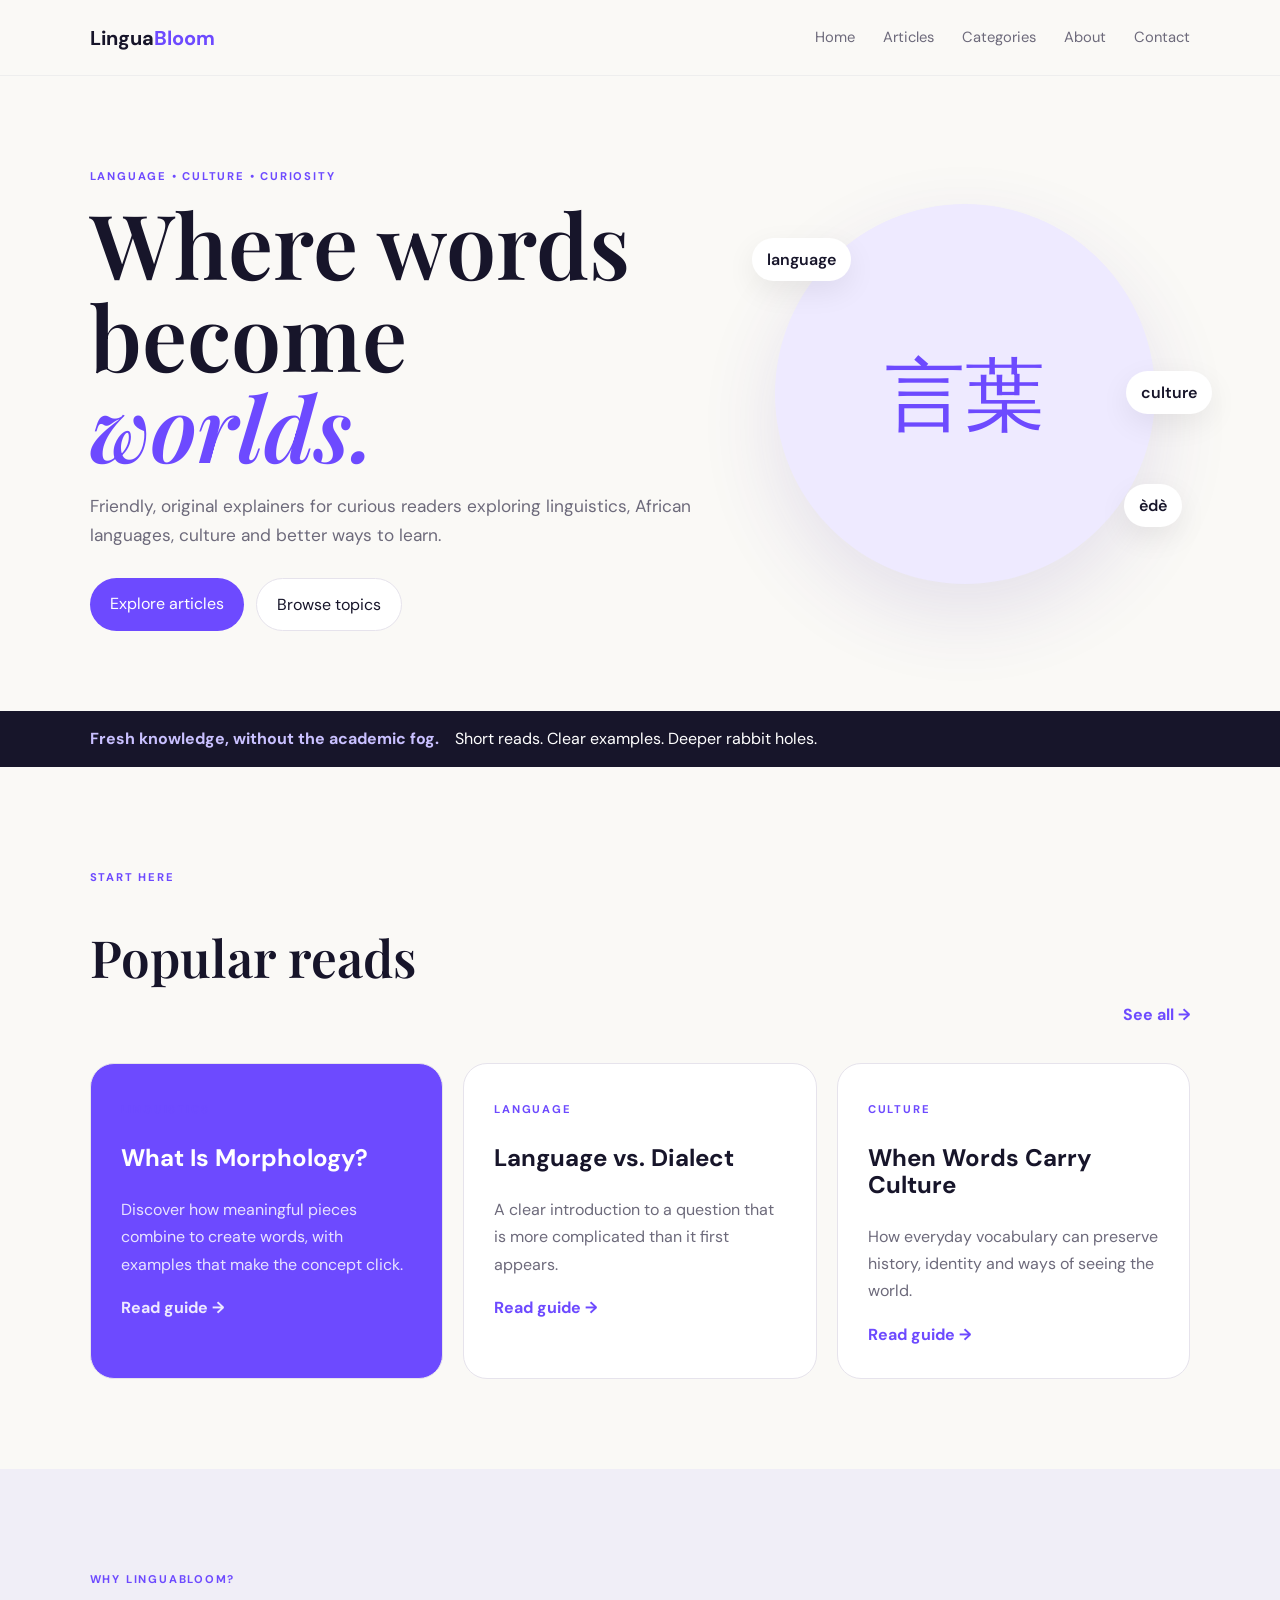
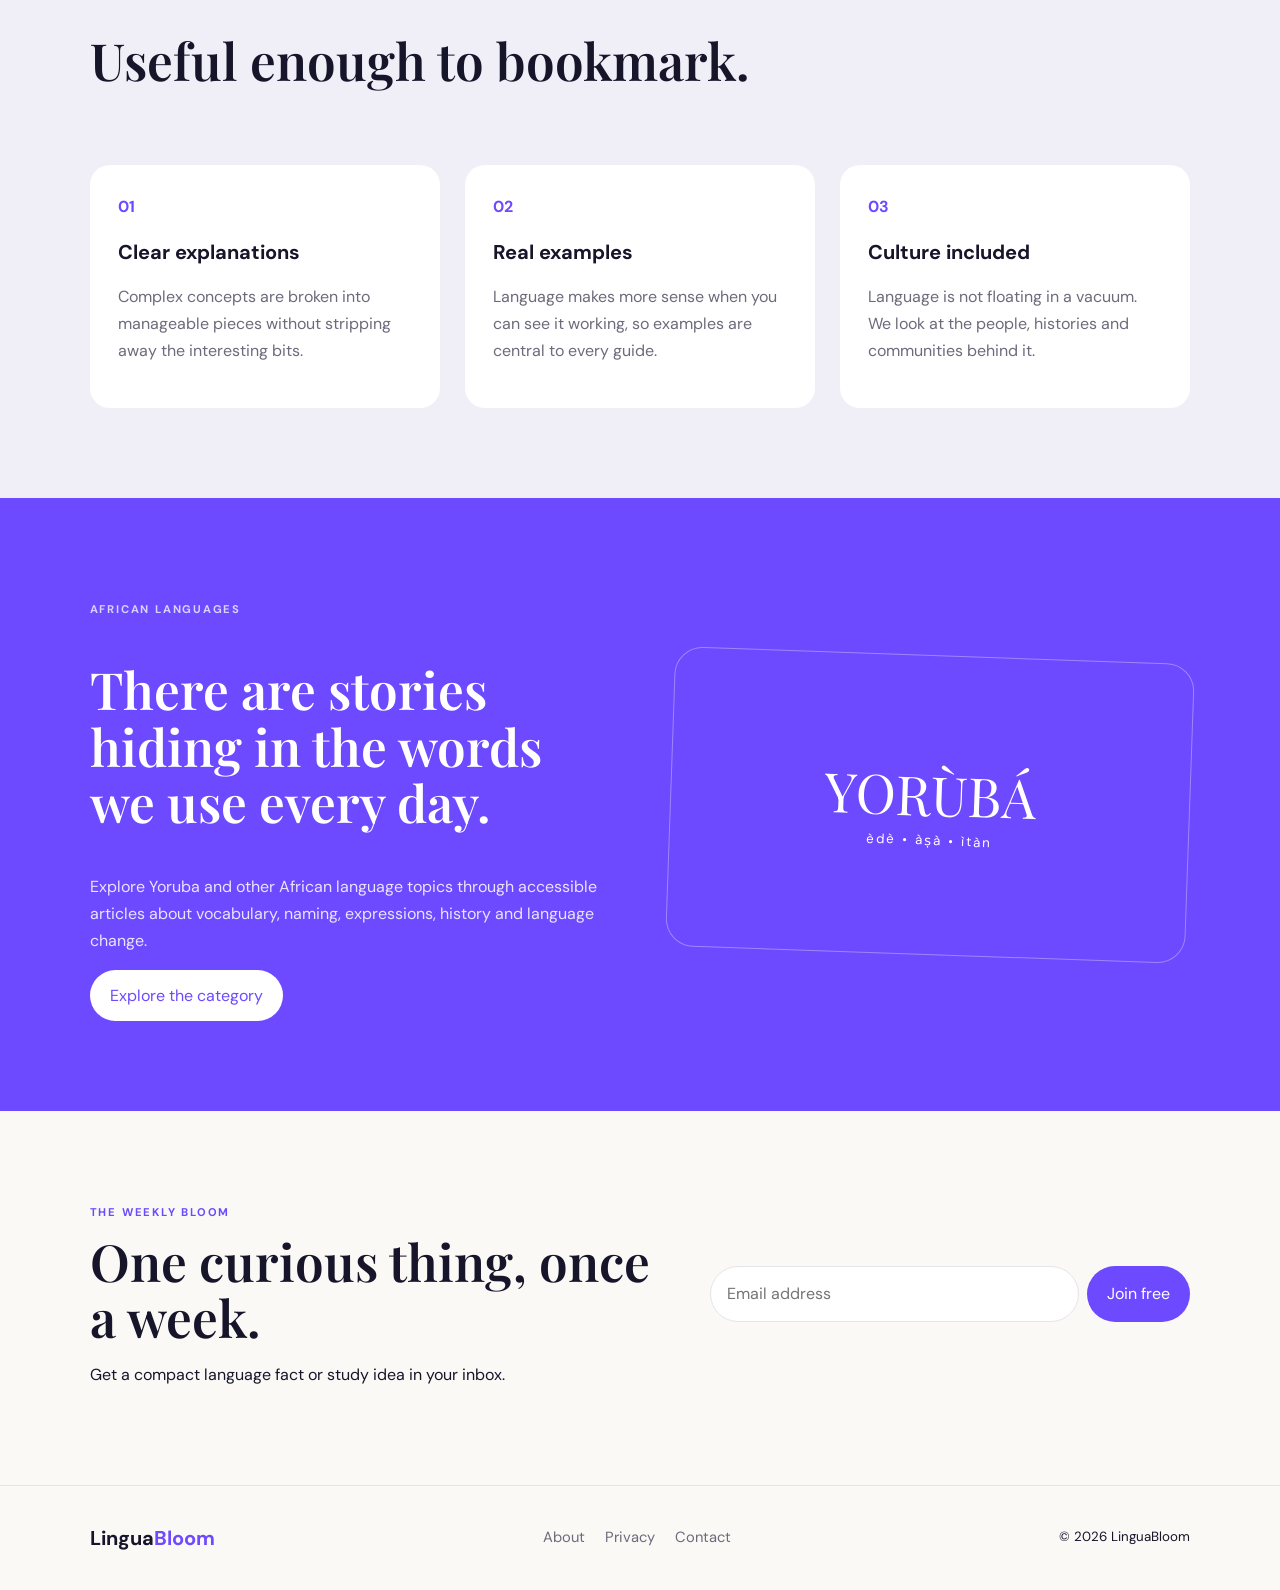
==== index.html @ af58edd4 "Add files via upload" ====
<!doctype html>
<html lang="en">
<head>
<meta charset="utf-8"><meta name="viewport" content="width=device-width,initial-scale=1">
<title>LinguaBloom | Language, Culture & Ideas</title>
<meta name="description" content="LinguaBloom explores linguistics, African languages, culture, language learning and student-friendly study guides.">
<link rel="canonical" href="https://example.com/">
<meta property="og:title" content="LinguaBloom | Language, Culture & Ideas"><meta property="og:description" content="Approachable guides about language, linguistics, culture and learning.">
<link rel="stylesheet" href="style.css">
</head>
<body>
<header><a class="logo" href="index.html">Lingua<span>Bloom</span></a><button class="hamb" aria-label="Menu">☰</button>
<nav><a href="index.html">Home</a><a href="articles.html">Articles</a><a href="categories.html">Categories</a><a href="about.html">About</a><a href="contact.html">Contact</a></nav></header>
<main>
<section class="hero"><div><p class="eyebrow">LANGUAGE • CULTURE • CURIOSITY</p><h1>Where words become <em>worlds.</em></h1><p class="lead">Friendly, original explainers for curious readers exploring linguistics, African languages, culture and better ways to learn.</p><div class="actions"><a class="btn primary" href="articles.html">Explore articles</a><a class="btn ghost" href="categories.html">Browse topics</a></div></div><div class="orb"><b>言葉</b><span class="pill p1">language</span><span class="pill p2">èdè</span><span class="pill p3">culture</span></div></section>
<section class="band"><b>Fresh knowledge, without the academic fog.</b> Short reads. Clear examples. Deeper rabbit holes.</section>
<section class="section"><div class="section-title"><div><p class="eyebrow">START HERE</p><h2>Popular reads</h2></div><a href="articles.html">See all →</a></div>
<div class="cards">
<article class="card feature"><span class="tag">LINGUISTICS</span><h3>What Is Morphology?</h3><p>Discover how meaningful pieces combine to create words, with examples that make the concept click.</p><a href="articles/morphology.html">Read guide →</a></article>
<article class="card"><span class="tag">LANGUAGE</span><h3>Language vs. Dialect</h3><p>A clear introduction to a question that is more complicated than it first appears.</p><a href="articles/language-vs-dialect.html">Read guide →</a></article>
<article class="card"><span class="tag">CULTURE</span><h3>When Words Carry Culture</h3><p>How everyday vocabulary can preserve history, identity and ways of seeing the world.</p><a href="articles/words-and-culture.html">Read guide →</a></article>
</div></section>
<section class="section soft"><div class="section-title"><div><p class="eyebrow">WHY LINGUABLOOM?</p><h2>Useful enough to bookmark.</h2></div></div>
<div class="features"><div><strong>01</strong><h3>Clear explanations</h3><p>Complex concepts are broken into manageable pieces without stripping away the interesting bits.</p></div><div><strong>02</strong><h3>Real examples</h3><p>Language makes more sense when you can see it working, so examples are central to every guide.</p></div><div><strong>03</strong><h3>Culture included</h3><p>Language is not floating in a vacuum. We look at the people, histories and communities behind it.</p></div></div></section>
<section class="culture"><div><p class="eyebrow">AFRICAN LANGUAGES</p><h2>There are stories hiding in the words we use every day.</h2><p>Explore Yoruba and other African language topics through accessible articles about vocabulary, naming, expressions, history and language change.</p><a class="btn light" href="categories.html">Explore the category</a></div><div class="culture-card"><b>YORÙBÁ</b><small>èdè • àṣà • ìtàn</small></div></section>
<section class="newsletter"><div><p class="eyebrow">THE WEEKLY BLOOM</p><h2>One curious thing, once a week.</h2><p>Get a compact language fact or study idea in your inbox.</p></div><form id="signup"><input type="email" placeholder="Email address" required><button class="btn primary">Join free</button><small id="msg"></small></form></section>
</main>
<footer><a class="logo" href="index.html">Lingua<span>Bloom</span></a><div><a href="about.html">About</a><a href="privacy.html">Privacy</a><a href="contact.html">Contact</a></div><small>© 2026 LinguaBloom</small></footer>
<script src="script.js"></script></body></html>
---- style.css ----
@import url('https://fonts.googleapis.com/css2?family=DM+Sans:wght@400;500;600;700&family=Playfair+Display:ital,wght@0,600;0,700;1,600&display=swap');
:root{--ink:#17152a;--muted:#6d6a7b;--purple:#6d4aff;--lav:#eeeaff;--cream:#faf9f6;--white:#fff;--line:#e6e3ec}
*{box-sizing:border-box}html{scroll-behavior:smooth}body{margin:0;background:var(--cream);color:var(--ink);font:16px/1.7 "DM Sans",sans-serif}header{height:76px;padding:0 7%;display:flex;align-items:center;justify-content:space-between;position:sticky;top:0;z-index:9;background:rgba(250,249,246,.93);backdrop-filter:blur(15px);border-bottom:1px solid #eee}.logo{font-weight:700;font-size:1.25rem;text-decoration:none;color:var(--ink)}.logo span{color:var(--purple)}nav{display:flex;gap:28px}nav a,footer a{color:var(--muted);text-decoration:none;font-size:.92rem}nav a:hover,footer a:hover{color:var(--purple)}.hamb{display:none;border:0;background:none;font-size:1.5rem}.hero{min-height:610px;padding:80px 7%;display:grid;grid-template-columns:1.15fr .85fr;align-items:center;gap:40px}.eyebrow,.tag{letter-spacing:.16em;font-size:.7rem;font-weight:700;color:var(--purple)}h1,h2,h3{line-height:1.12}h1{font:600 clamp(3.3rem,7vw,6.5rem)/1.02 "Playfair Display",serif;margin:10px 0 20px}h1 em{color:var(--purple)}h2{font:600 clamp(2.1rem,4vw,3.5rem)/1.1 "Playfair Display",serif}.lead,.intro{color:var(--muted);font-size:1.08rem;max-width:700px}.actions{display:flex;gap:12px;margin-top:28px}.btn{display:inline-block;border:0;border-radius:999px;padding:12px 20px;font-weight:700;text-decoration:none;cursor:pointer;font:inherit}.primary{background:var(--purple);color:white}.ghost{background:white;color:var(--ink);border:1px solid var(--line)}.light{background:white;color:var(--purple)}.orb{width:380px;height:380px;max-width:80vw;border-radius:50%;background:var(--lav);display:grid;place-items:center;margin:auto;position:relative;box-shadow:0 30px 80px rgba(75,52,160,.12)}.orb b{font:5rem "Playfair Display",serif;color:var(--purple)}.pill{position:absolute;background:white;border-radius:30px;padding:8px 15px;box-shadow:0 10px 30px #00000012;font-weight:600}.p1{top:9%;left:-6%}.p2{bottom:15%;right:-7%}.p3{top:44%;right:-15%}.band{padding:14px 7%;background:var(--ink);color:white}.band b{color:#c9c0ff;margin-right:12px}.section{padding:90px 7%}.soft{background:#f0eef7}.section-title{display:flex;justify-content:space-between;align-items:end;margin-bottom:35px}.section-title>a{color:var(--purple);font-weight:700;text-decoration:none}.cards{display:grid;grid-template-columns:repeat(3,1fr);gap:20px}.card{background:white;border:1px solid var(--line);border-radius:24px;padding:30px;min-height:290px}.card.feature{background:var(--purple);color:white}.card h3{font-size:1.5rem}.card p{color:var(--muted)}.feature p{color:#e8e3ff}.card a{color:var(--purple);font-weight:700;text-decoration:none}.feature a{color:#eee9ff}.features{display:grid;grid-template-columns:repeat(3,1fr);gap:25px}.features>div{padding:28px;background:white;border-radius:20px}.features strong{color:var(--purple)}.features h3{font-size:1.25rem}.features p{color:var(--muted)}.culture{padding:90px 7%;background:var(--purple);color:white;display:grid;grid-template-columns:1fr 1fr;gap:60px;align-items:center}.culture h2{max-width:700px}.culture p:not(.eyebrow){color:#e9e4ff;max-width:600px}.culture .eyebrow{color:#d9d1ff}.culture-card{height:300px;border:1px solid #ffffff55;border-radius:28px;display:grid;place-content:center;text-align:center;transform:rotate(2deg)}.culture-card b{font:3.4rem "Playfair Display",serif}.culture-card small{letter-spacing:.15em}.newsletter{padding:80px 7%;display:flex;justify-content:space-between;gap:40px;align-items:center}.newsletter h2{margin:8px 0}.newsletter form{display:flex;gap:8px;max-width:480px;width:100%;flex-wrap:wrap}.newsletter input,.contact input,.contact textarea{border:1px solid var(--line);border-radius:16px;padding:13px 16px;background:white;font:inherit;width:100%}.newsletter input{border-radius:999px;flex:1;min-width:200px}.newsletter small{width:100%;color:var(--purple)}footer{padding:35px 7%;border-top:1px solid var(--line);display:flex;justify-content:space-between;align-items:center;gap:20px;flex-wrap:wrap}footer div{display:flex;gap:20px}.page-title{font-size:clamp(3rem,6vw,5rem);max-width:900px}.article,.prose{max-width:850px;margin:auto}.article{padding-top:90px}.article-lead{font-size:1.3rem;color:var(--muted);border-left:4px solid var(--purple);padding-left:22px;margin:25px 0 55px}.article h2,.prose h2{font-size:2rem;margin-top:45px}.article p,.prose p{font-size:1.05rem;color:#454252}.next{margin-top:60px;padding-top:25px;border-top:1px solid var(--line)}.next a{color:var(--purple);font-weight:700}.article-list{display:grid;gap:12px;margin-top:45px}.article-row{background:white;border:1px solid var(--line);border-radius:20px;padding:25px 28px;display:grid;grid-template-columns:130px 1fr 30px;gap:20px;align-items:center;text-decoration:none;color:var(--ink)}.article-row span,.category-grid span{color:var(--purple);font-weight:700;font-size:.72rem;letter-spacing:.12em}.article-row h2{font:600 1.55rem/1.2 "DM Sans",sans-serif;margin:0 0 8px}.article-row p{color:var(--muted);margin:0}.article-row b{color:var(--purple)}.category-grid{display:grid;grid-template-columns:1fr 1fr;gap:18px;margin-top:40px}.category-grid>div{background:white;border:1px solid var(--line);border-radius:24px;padding:30px}.category-grid h2{font-size:2rem;margin:10px 0}.category-grid p{color:var(--muted)}.category-grid a{color:var(--purple);font-weight:700;text-decoration:none}.contact{max-width:850px}.contact form{max-width:650px;display:grid;gap:18px;margin-top:35px}.contact label{font-weight:700}.contact input,.contact textarea{display:block;margin-top:7px}.contact textarea{resize:vertical}.contact small{color:var(--purple)}
@media(max-width:800px){nav{display:none}.hamb{display:block}.hero{grid-template-columns:1fr;padding-top:55px}.orb{width:290px;height:290px}.orb b{font-size:4rem}.cards,.features,.culture,.category-grid{grid-template-columns:1fr}.section-title,.newsletter{display:block}.newsletter form{margin-top:25px}.article-row{grid-template-columns:1fr}.article-row>b{display:none}.section,.culture{padding:65px 6%}header{padding:0 6%}}
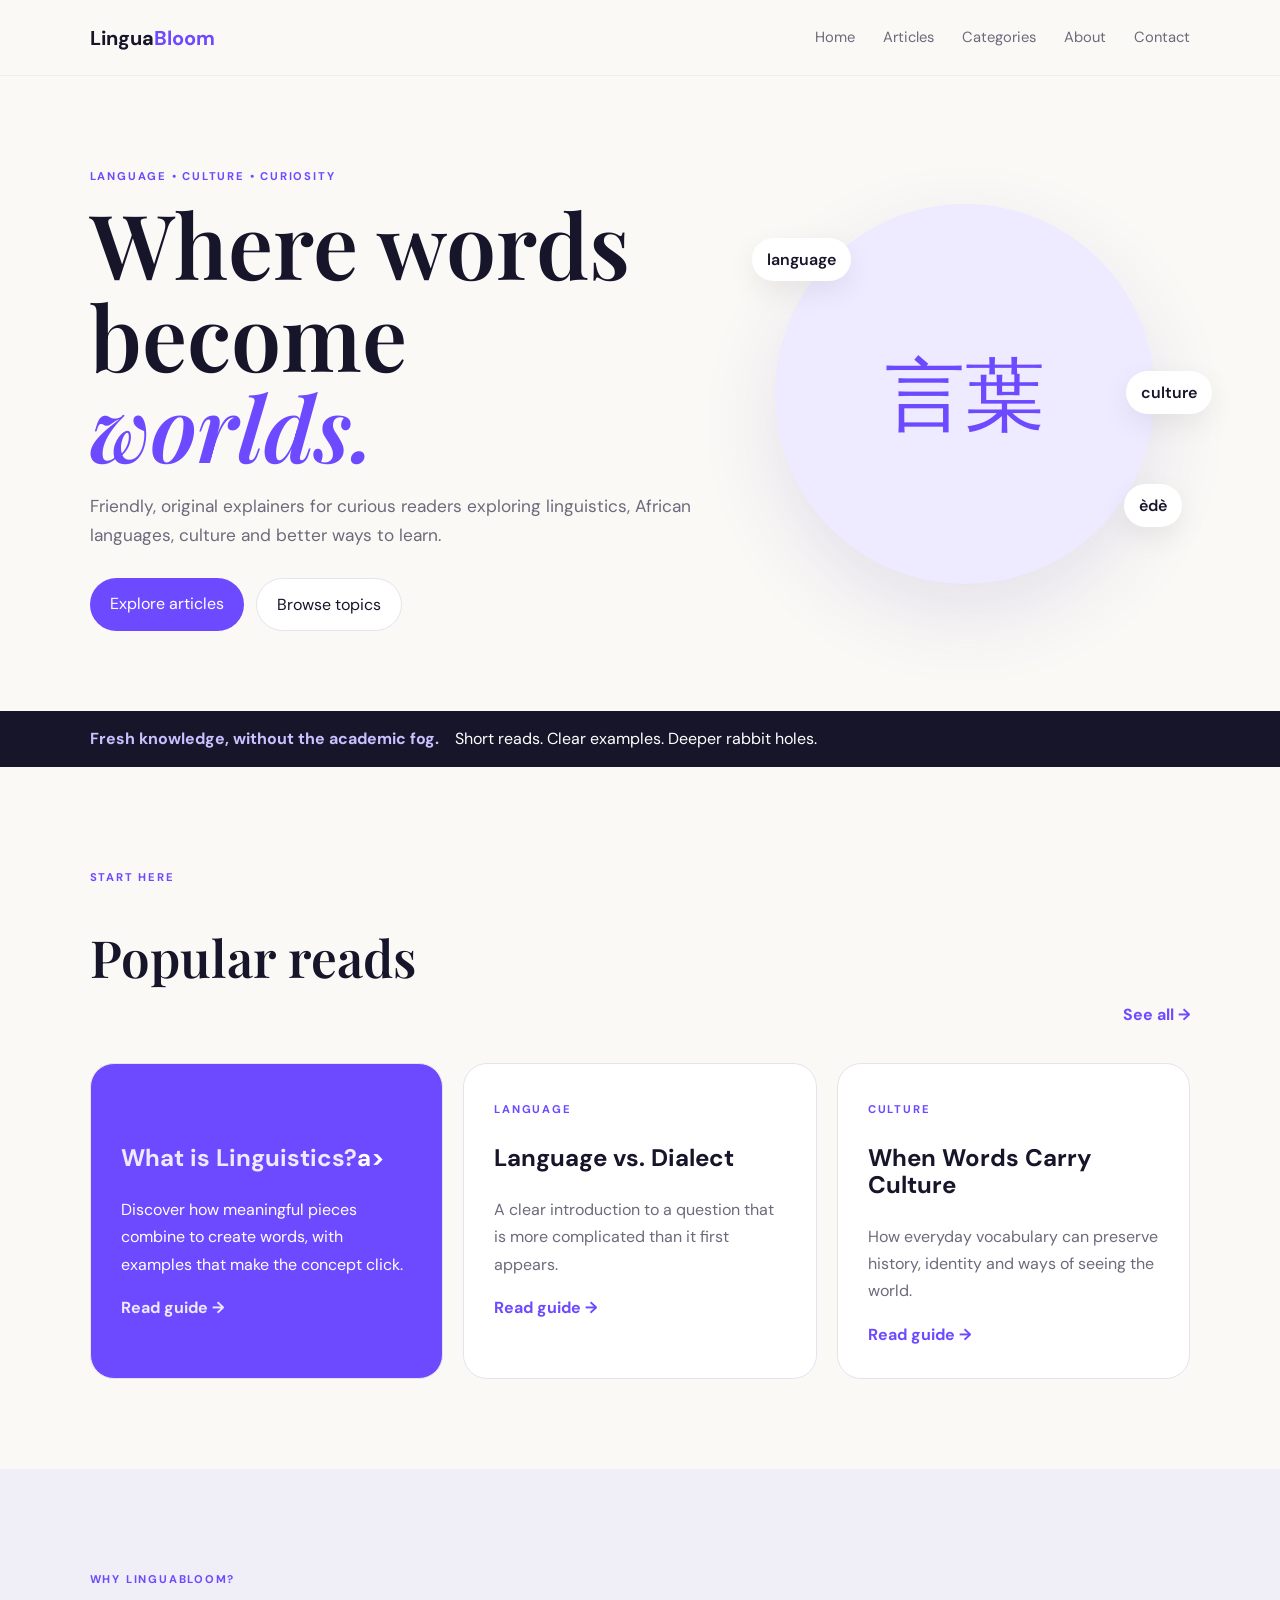
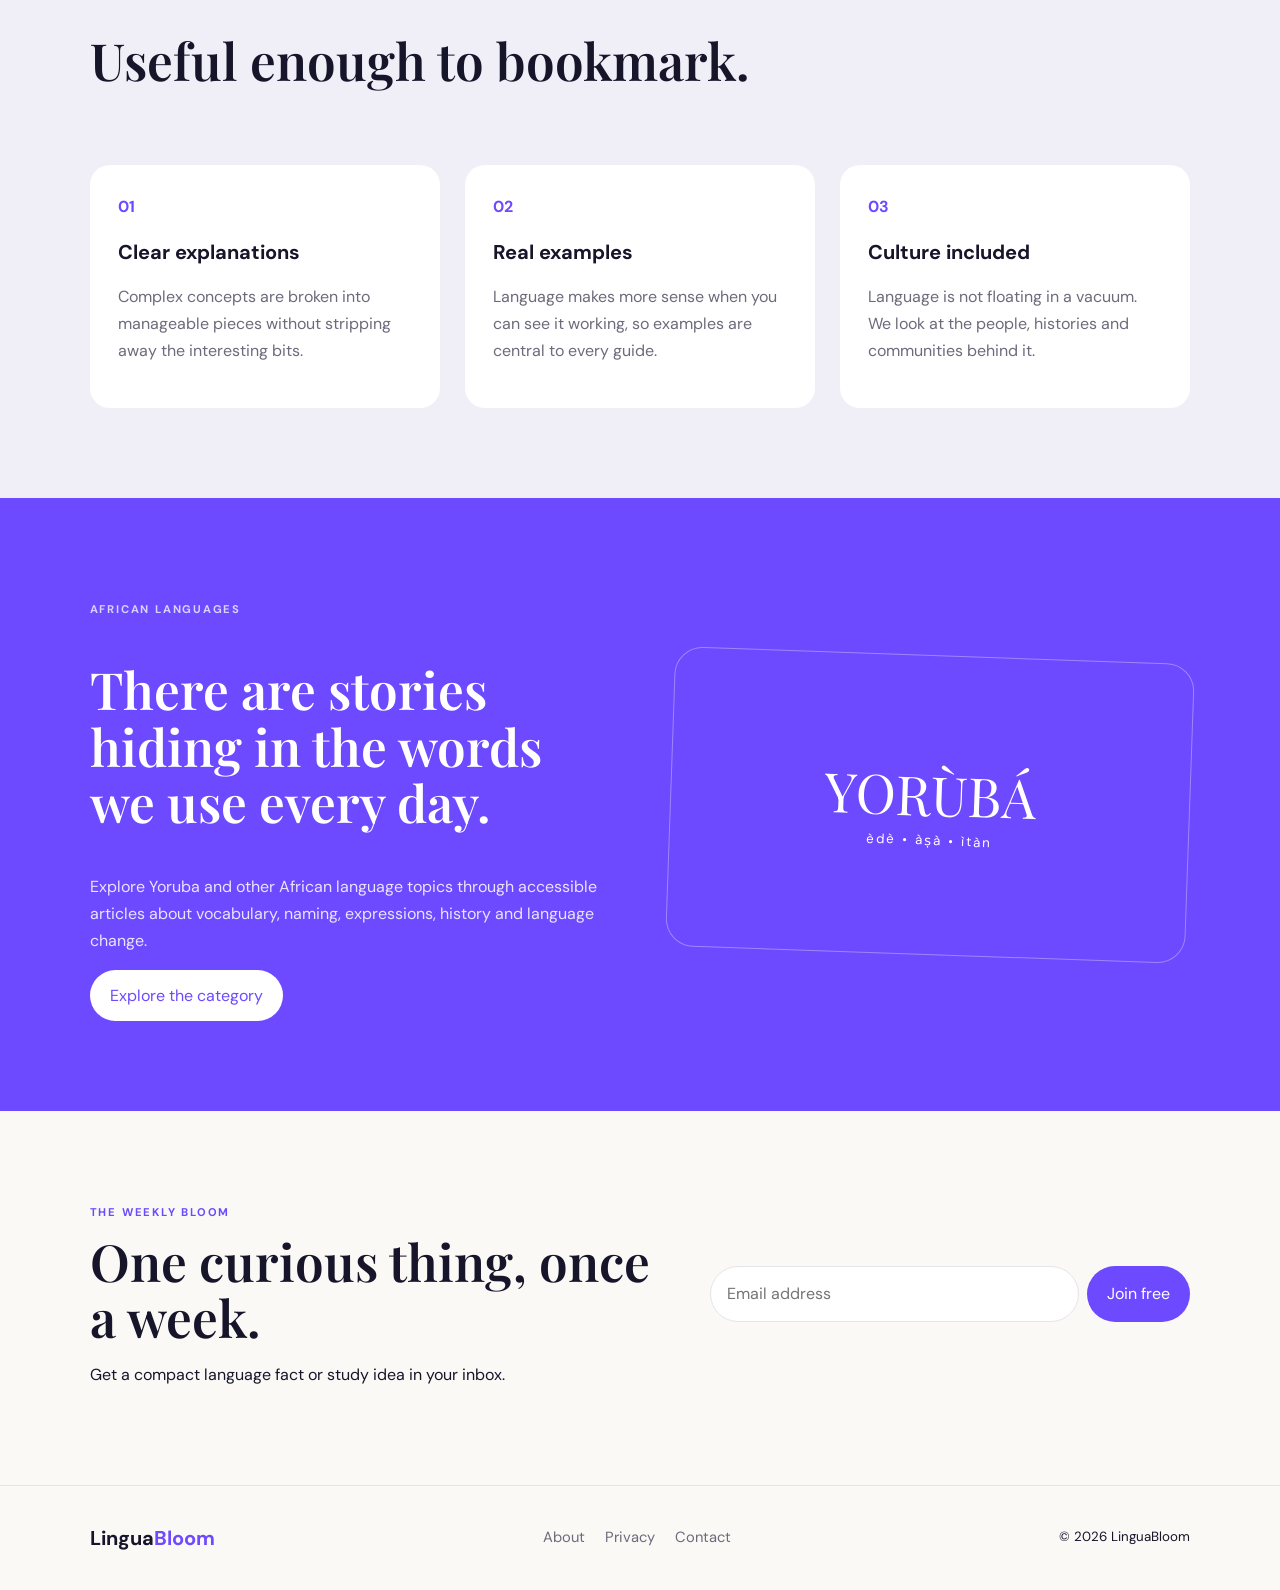
==== commit e1046b51: "Update index.html" ====
--- a/index.html
+++ b/index.html
@@ -16,7 +16,7 @@
 <section class="band"><b>Fresh knowledge, without the academic fog.</b> Short reads. Clear examples. Deeper rabbit holes.</section>
 <section class="section"><div class="section-title"><div><p class="eyebrow">START HERE</p><h2>Popular reads</h2></div><a href="articles.html">See all →</a></div>
 <div class="cards">
-<article class="card feature"><span class="tag">LINGUISTICS</span><h3>What Is Morphology?</h3><p>Discover how meaningful pieces combine to create words, with examples that make the concept click.</p><a href="articles/morphology.html">Read guide →</a></article>
+<article class="card feature"><span class="tag">LINGUISTICS</span><h3><a href="What-Is-linguistics.html">What is Linguistics?</a>a></h3> Discover how meaningful pieces combine to create words, with examples that make the concept click.</p><a href="articles/morphology.html">Read guide →</a></article>
 <article class="card"><span class="tag">LANGUAGE</span><h3>Language vs. Dialect</h3><p>A clear introduction to a question that is more complicated than it first appears.</p><a href="articles/language-vs-dialect.html">Read guide →</a></article>
 <article class="card"><span class="tag">CULTURE</span><h3>When Words Carry Culture</h3><p>How everyday vocabulary can preserve history, identity and ways of seeing the world.</p><a href="articles/words-and-culture.html">Read guide →</a></article>
 </div></section>
@@ -26,4 +26,4 @@
 <section class="newsletter"><div><p class="eyebrow">THE WEEKLY BLOOM</p><h2>One curious thing, once a week.</h2><p>Get a compact language fact or study idea in your inbox.</p></div><form id="signup"><input type="email" placeholder="Email address" required><button class="btn primary">Join free</button><small id="msg"></small></form></section>
 </main>
 <footer><a class="logo" href="index.html">Lingua<span>Bloom</span></a><div><a href="about.html">About</a><a href="privacy.html">Privacy</a><a href="contact.html">Contact</a></div><small>© 2026 LinguaBloom</small></footer>
-<script src="script.js"></script></body></html>+<script src="script.js"></script></body></html>
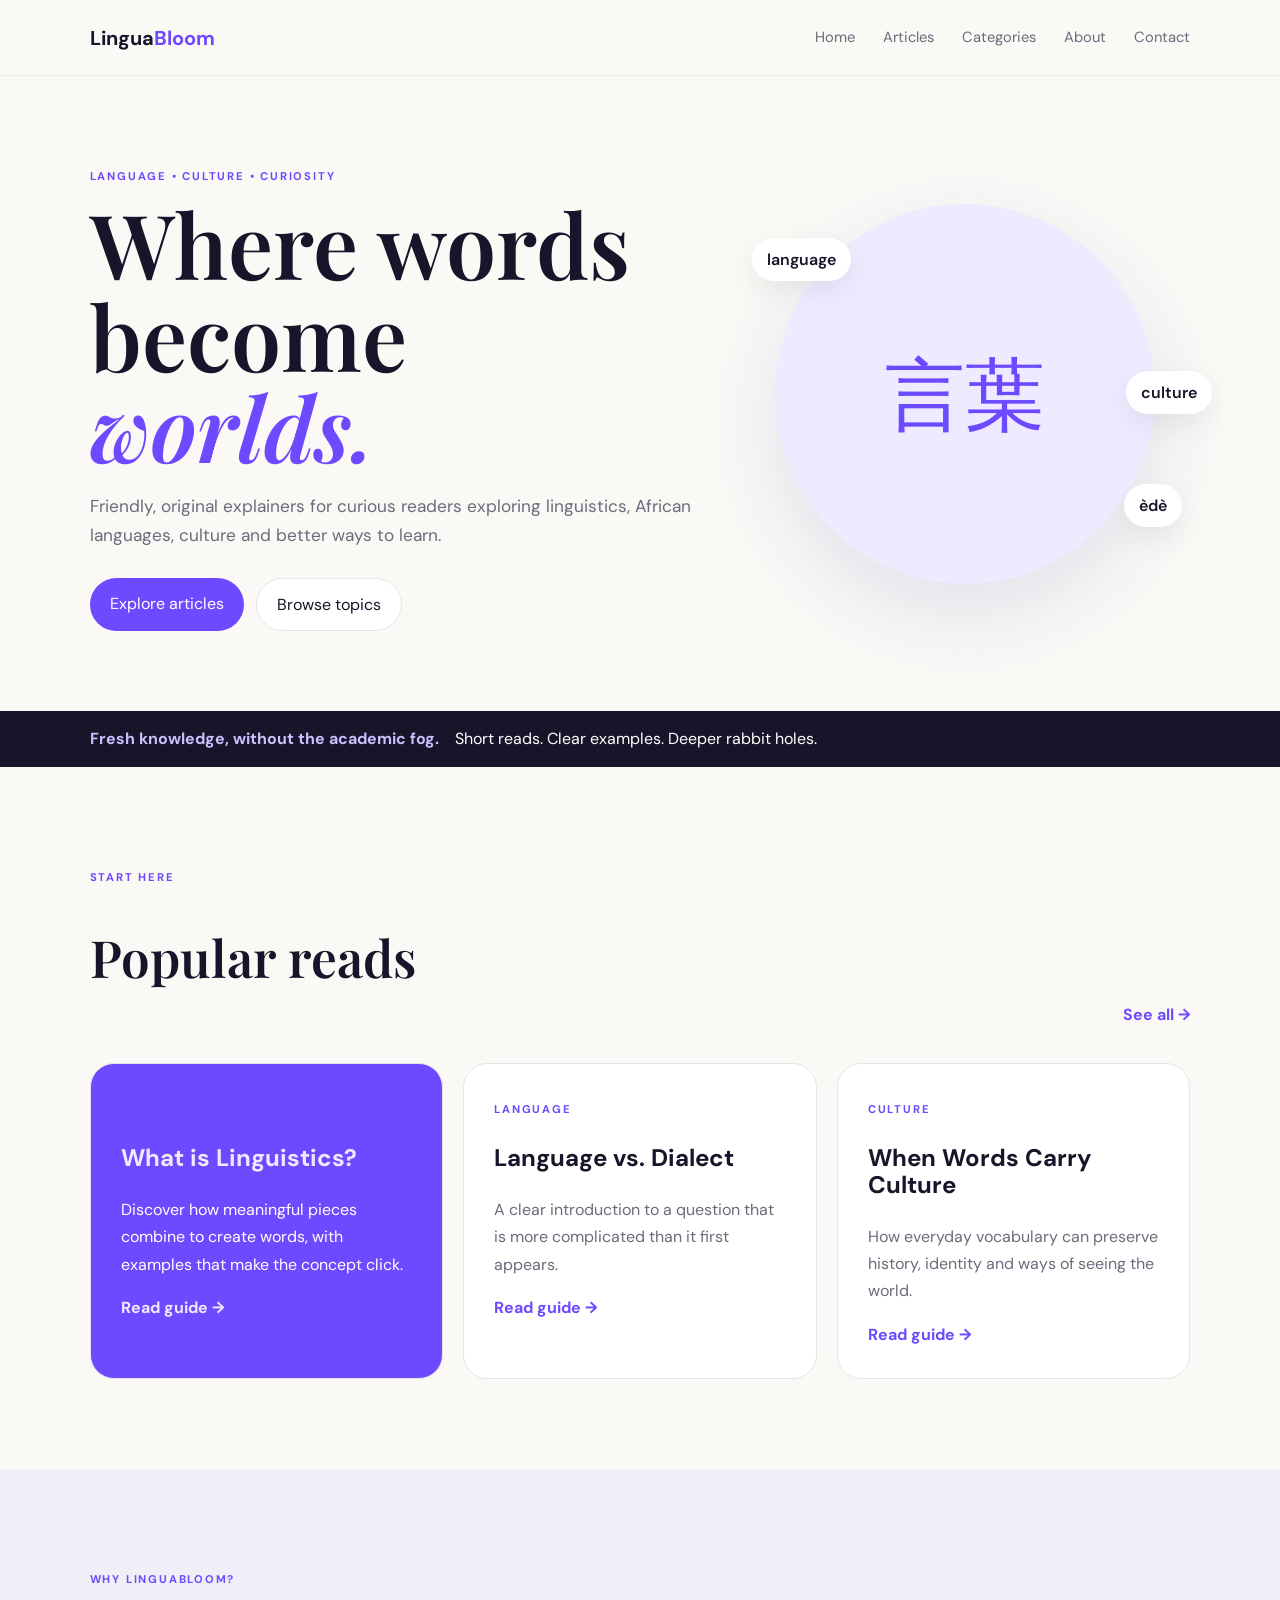
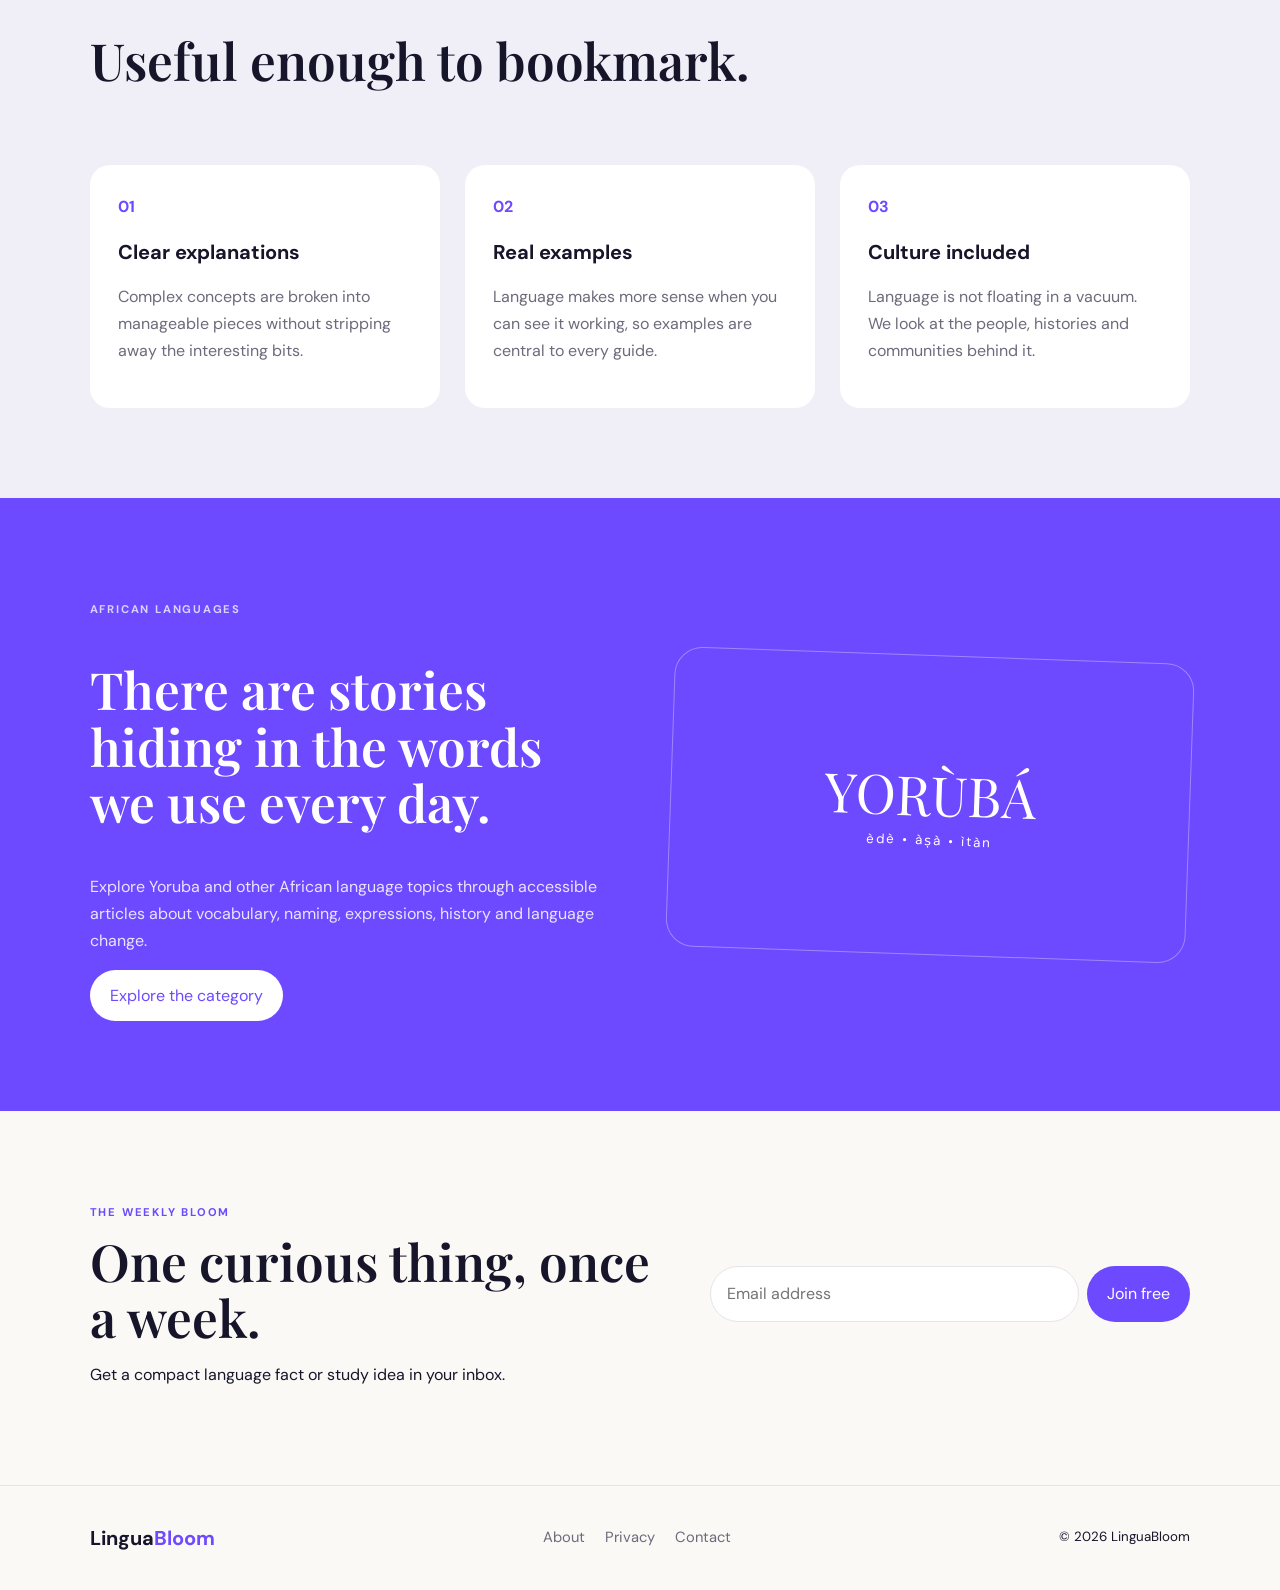
==== commit 47fe2844: "Update index.html" ====
--- a/index.html
+++ b/index.html
@@ -16,7 +16,7 @@
 <section class="band"><b>Fresh knowledge, without the academic fog.</b> Short reads. Clear examples. Deeper rabbit holes.</section>
 <section class="section"><div class="section-title"><div><p class="eyebrow">START HERE</p><h2>Popular reads</h2></div><a href="articles.html">See all →</a></div>
 <div class="cards">
-<article class="card feature"><span class="tag">LINGUISTICS</span><h3><a href="What-Is-linguistics.html">What is Linguistics?</a>a></h3> Discover how meaningful pieces combine to create words, with examples that make the concept click.</p><a href="articles/morphology.html">Read guide →</a></article>
+<article class="card feature"><span class="tag">LINGUISTICS</span><h3><a href="What-Is-linguistics.html">What is Linguistics?</a></h3> Discover how meaningful pieces combine to create words, with examples that make the concept click.</p><a href="articles/morphology.html">Read guide →</a></article>
 <article class="card"><span class="tag">LANGUAGE</span><h3>Language vs. Dialect</h3><p>A clear introduction to a question that is more complicated than it first appears.</p><a href="articles/language-vs-dialect.html">Read guide →</a></article>
 <article class="card"><span class="tag">CULTURE</span><h3>When Words Carry Culture</h3><p>How everyday vocabulary can preserve history, identity and ways of seeing the world.</p><a href="articles/words-and-culture.html">Read guide →</a></article>
 </div></section>
